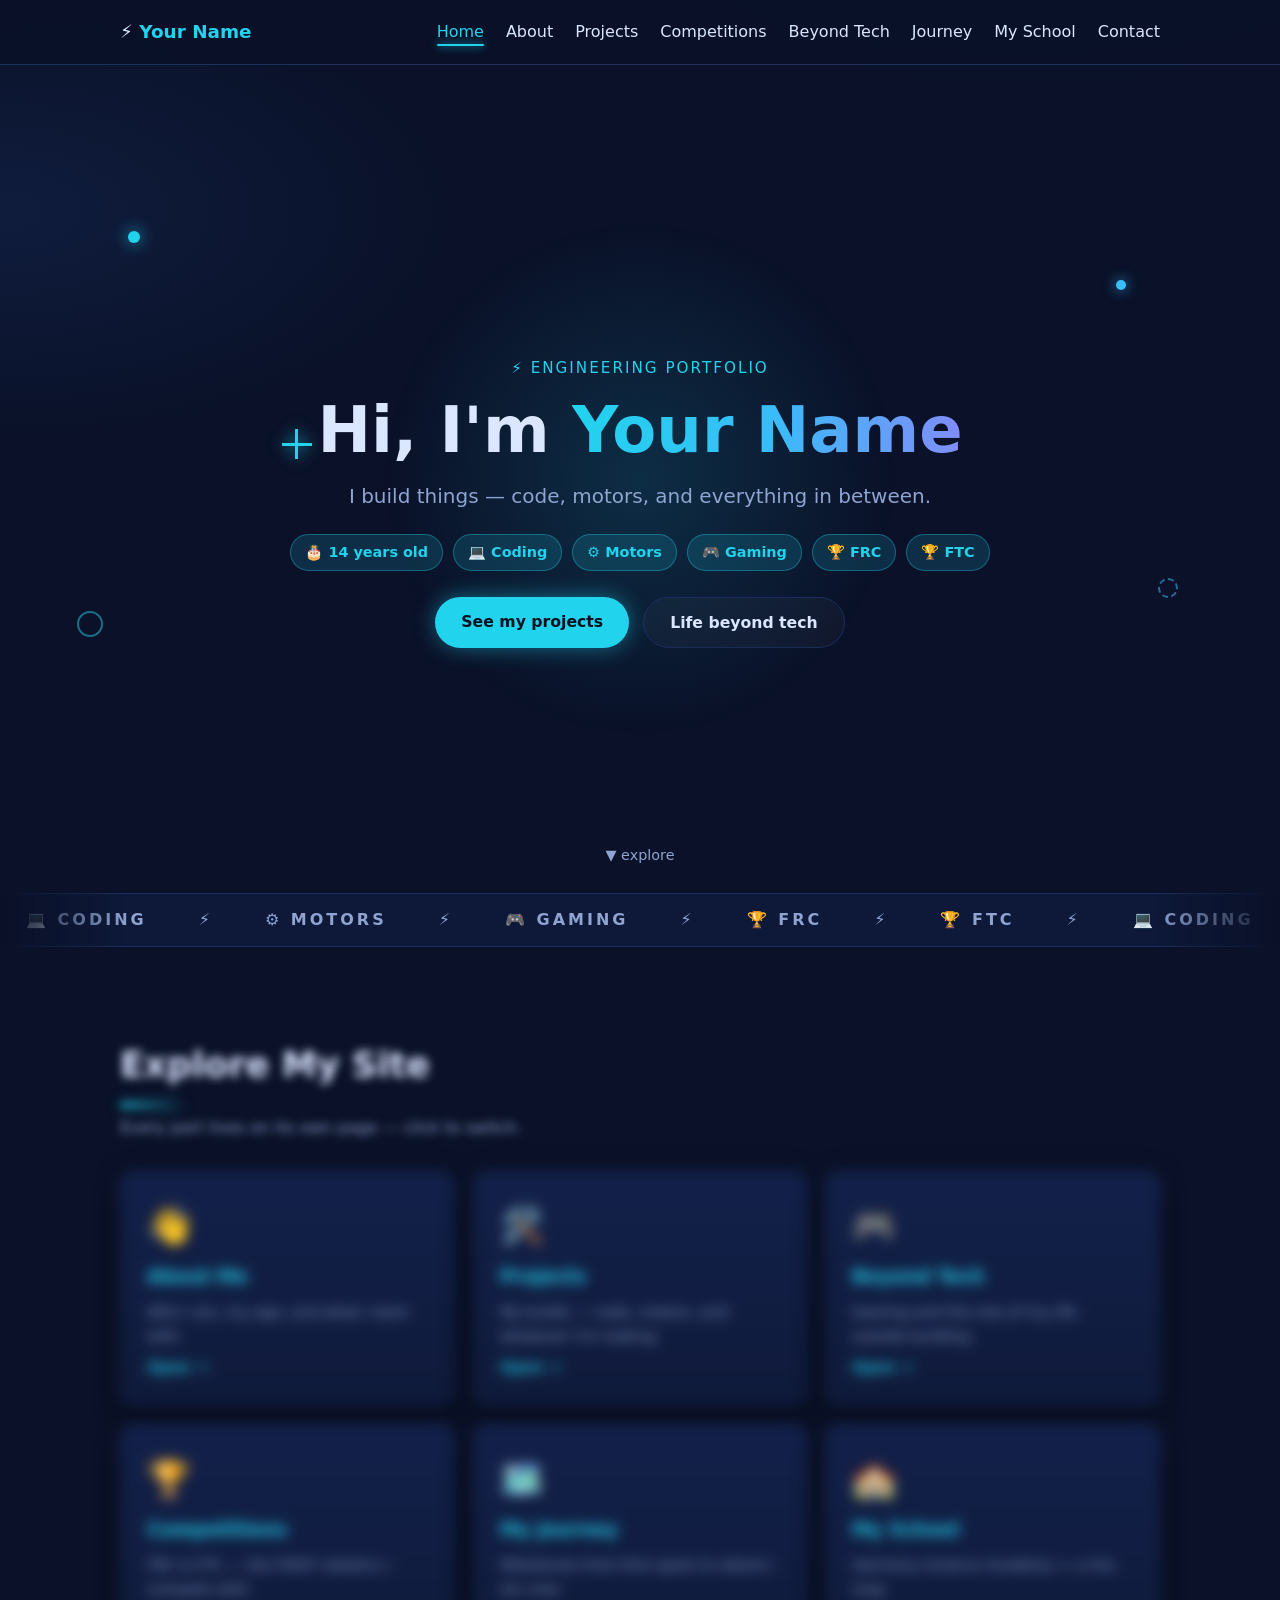
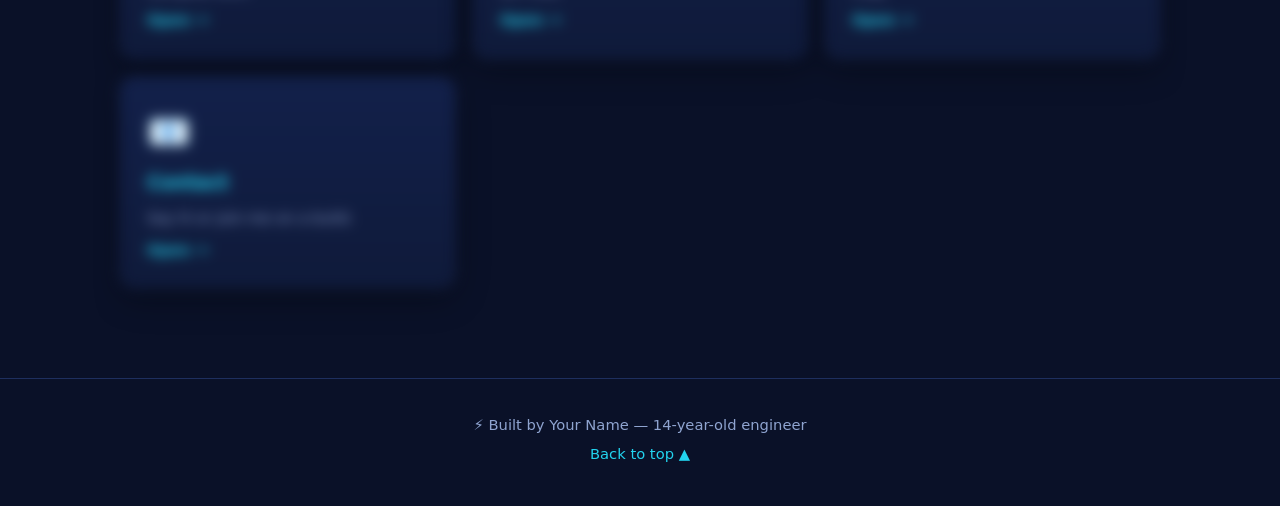
==== index.html @ 4a63edba "Add engineering portfolio: 8-page site ready for Render deploy Static multi-page portfolio (home, ab" ====
<!DOCTYPE html>
<html lang="en">
<head>
  <meta charset="UTF-8" />
  <meta name="viewport" content="width=device-width, initial-scale=1.0" />
  <meta name="theme-color" content="#0a1128" />
  <title>Your Name — Engineering Portfolio</title>
  <meta name="description" content="Portfolio of Your Name, 14-year-old builder into coding, motors, and gaming." />

  <!-- favicon -->
  <link rel="icon" href="data:image/svg+xml,<svg xmlns='http://www.w3.org/2000/svg' viewBox='0 0 100 100'><text y='.9em' font-size='90'>⚡</text></svg>" />

  <!-- speed up page switching -->
  <link rel="prefetch" href="about.html" />
  <link rel="prefetch" href="projects.html" />
  <link rel="prefetch" href="competitions.html" />
  <link rel="prefetch" href="beyond.html" />

  <link rel="stylesheet" href="css/style.css" />
  <!-- if JavaScript is off, just show everything -->
  <noscript><style>.reveal { opacity: 1 !important; transform: none !important; filter: none !important; }</style></noscript>
</head>
<body>

  <!-- scroll progress bar -->
  <div class="progress" id="progressBar" aria-hidden="true"></div>

  <!-- ==========================================================
       EDIT ME #1 — "Your Name" appears in 3 places on this page
       (below in the big title). Change it to your real name.
       ========================================================== -->
  <header class="nav" id="top">
    <nav class="nav-inner">
      <a href="index.html" class="logo">⚡ <span>Your Name</span></a>
      <button class="nav-toggle" id="navToggle" aria-label="Open menu">☰</button>
      <ul class="nav-links" id="navLinks">
        <li><a href="index.html" class="active">Home</a></li>
        <li><a href="about.html">About</a></li>
        <li><a href="projects.html">Projects</a></li>
        <li><a href="competitions.html">Competitions</a></li>
        <li><a href="beyond.html">Beyond Tech</a></li>
        <li><a href="journey.html">Journey</a></li>
        <li><a href="school.html">My School</a></li>
        <li><a href="contact.html">Contact</a></li>
      </ul>
    </nav>
  </header>

  <!-- HERO -->
  <section class="hero reveal">
    <div class="hero-glow-wrap" data-parallax="-0.18">
      <div class="hero-glow"></div>
    </div>

    <span class="shape shape-1"><span class="shape-inner"></span></span>
    <span class="shape shape-2"><span class="shape-inner"></span></span>
    <span class="shape shape-3"><span class="shape-inner"></span></span>
    <span class="shape shape-4"><span class="shape-inner"></span></span>
    <span class="shape shape-5"><span class="shape-inner"></span></span>

    <div class="hero-stack" data-parallax="0.07">
      <p class="hero-eyebrow">⚡ Engineering Portfolio</p>
      <!-- EDIT ME #2 — change the name below -->
      <h1>Hi, I'm <span class="accent">Your Name</span></h1>
      <p class="hero-sub">I build things — code, motors, and everything in between.</p>
      <div class="badge-row">
        <span class="badge">🎂 14 years old</span>
        <span class="badge">💻 Coding</span>
        <span class="badge">⚙️ Motors</span>
        <span class="badge">🎮 Gaming</span>
        <span class="badge">🏆 FRC</span>
        <span class="badge">🏆 FTC</span>
      </div>
      <div class="hero-buttons">
        <a class="btn btn-primary" href="projects.html">See my projects</a>
        <a class="btn btn-ghost" href="beyond.html">Life beyond tech</a>
      </div>
    </div>
    <a class="scroll-cue" href="#explore">▼ explore</a>
  </section>

  <!-- scrolling keyword strip -->
  <div class="marquee" aria-hidden="true">
    <div class="marquee-track">
      <div class="marquee-half">
        <span>💻 CODING</span><span>⚡</span><span>⚙️ MOTORS</span><span>⚡</span>
        <span>🎮 GAMING</span><span>⚡</span><span>🏆 FRC</span><span>⚡</span>
        <span>🏆 FTC</span><span>⚡</span>
      </div>
      <div class="marquee-half">
        <span>💻 CODING</span><span>⚡</span><span>⚙️ MOTORS</span><span>⚡</span>
        <span>🎮 GAMING</span><span>⚡</span><span>🏆 FRC</span><span>⚡</span>
        <span>🏆 FTC</span><span>⚡</span>
      </div>
    </div>
  </div>

  <!-- EXPLORE — pick a page (the site is multi-page, not one long scroll!) -->
  <section id="explore" class="section reveal">
    <h2 class="section-title">Explore My Site</h2>
    <p class="section-hint">Every part lives on its own page — click to switch.</p>
    <div class="explore-grid">
      <a class="explore-card reveal" href="about.html">
        <span class="explore-icon">👋</span>
        <h3>About Me</h3>
        <p>Who I am, my age, and what I work with.</p>
        <span class="explore-go">Open →</span>
      </a>
      <a class="explore-card reveal" href="projects.html">
        <span class="explore-icon">🛠️</span>
        <h3>Projects</h3>
        <p>My builds — code, motors, and whatever I'm making.</p>
        <span class="explore-go">Open →</span>
      </a>
      <a class="explore-card reveal" href="beyond.html">
        <span class="explore-icon">🎮</span>
        <h3>Beyond Tech</h3>
        <p>Gaming and the rest of my life outside building.</p>
        <span class="explore-go">Open →</span>
      </a>
      <a class="explore-card reveal" href="competitions.html">
        <span class="explore-icon">🏆</span>
        <h3>Competitions</h3>
        <p>FRC &amp; FTC — the FIRST robotics I compete with.</p>
        <span class="explore-go">Open →</span>
      </a>
      <a class="explore-card reveal" href="journey.html">
        <span class="explore-icon">🗺️</span>
        <h3>My Journey</h3>
        <p>Milestones from first spark to where I am now.</p>
        <span class="explore-go">Open →</span>
      </a>
      <a class="explore-card reveal" href="school.html">
        <span class="explore-icon">🏫</span>
        <h3>My School</h3>
        <p>Harmony Science Academy + a live map.</p>
        <span class="explore-go">Open →</span>
      </a>
      <a class="explore-card reveal" href="contact.html">
        <span class="explore-icon">📧</span>
        <h3>Contact</h3>
        <p>Say hi or join me on a build.</p>
        <span class="explore-go">Open →</span>
      </a>
    </div>
  </section>

  <footer class="footer">
    <p>⚡ Built by <span>Your Name</span> — 14-year-old engineer</p>
    <p><a href="#top">Back to top ▲</a></p>
  </footer>

  <!-- back to top floating button -->
  <a href="#top" class="to-top" id="toTop" aria-label="Back to top">▲</a>

  <script src="js/main.js"></script>
</body>
</html>
---- css/style.css ----
/* ==========================================================
   Engineering Portfolio — styles v2
   Dark blue theme with cyan glow + heavy animation.

   Quick edit guide:
   - "--bg"     : page background color
   - "--accent" : the cyan glow color
   - .project-cover: grey placeholder for project images
   ========================================================== */

:root {
  --bg: #0a1128;              /* deep dark blue */
  --bg-soft: #0f1a3a;         /* slightly lighter blue */
  --card: #12204a;
  --line: #1e2f5e;
  --text: #dbe6ff;
  --muted: #8fa4d0;
  --accent: #22d3ee;          /* cyan glow */
  --accent-soft: rgba(34, 211, 238, 0.15);
  --sky: #38bdf8;
  --placeholder: #9aa3b2;     /* grey used on project covers */
  --placeholder-bg: #2c3442;
  --radius: 14px;
  --shadow: 0 10px 30px rgba(0, 0, 0, 0.35);
  --ease: cubic-bezier(0.22, 1, 0.36, 1);
}

* { margin: 0; padding: 0; box-sizing: border-box; }

html { scroll-behavior: smooth; }

body {
  font-family: "Segoe UI", system-ui, -apple-system, Arial, sans-serif;
  -webkit-tap-highlight-color: transparent; /* no grey flash when tapping on phones */
  background:
    radial-gradient(1000px 500px at 80% -10%, rgba(34, 211, 238, 0.12), transparent 60%),
    radial-gradient(800px 400px at 0% 10%, rgba(59, 130, 246, 0.10), transparent 60%),
    var(--bg);
  color: var(--text);
  line-height: 1.6;
  overflow-x: hidden;
}

a { color: var(--accent); text-decoration: none; }
a:hover { text-decoration: underline; }

/* soft fade-out when switching pages (see main.js) */
body { transition: opacity 0.25s ease; }
body.page-exit { opacity: 0; }

/* ---------- Scroll progress bar ---------- */
.progress {
  position: fixed;
  top: 0; left: 0;
  height: 3px;
  width: 0%;
  background: linear-gradient(90deg, var(--accent), var(--sky));
  box-shadow: 0 0 12px rgba(34, 211, 238, 0.8);
  z-index: 60;
}

/* ---------- Nav ---------- */
.nav {
  position: sticky;
  top: 0;
  z-index: 50;
  background: rgba(10, 17, 40, 0.85);
  backdrop-filter: blur(10px);
  border-bottom: 1px solid var(--line);
  transition: box-shadow 0.3s;
}
.nav.scrolled { box-shadow: 0 4px 20px rgba(0, 0, 0, 0.45); }

.nav-inner {
  max-width: 1080px;
  margin: 0 auto;
  padding: 0 20px;
  height: 64px;
  display: flex;
  align-items: center;
  justify-content: space-between;
}

.logo { font-weight: 700; font-size: 1.15rem; color: var(--text); }
.logo span { color: var(--accent); }

.nav-links { display: flex; gap: 22px; list-style: none; }

.nav-links a {
  color: var(--text);
  font-weight: 500;
  position: relative;
}
.nav-links a::after {
  content: "";
  position: absolute;
  left: 0; bottom: -5px;
  width: 0;
  height: 2px;
  border-radius: 2px;
  background: var(--accent);
  box-shadow: 0 0 8px var(--accent);
  transition: width 0.3s var(--ease);
}
.nav-links a:hover::after,
.nav-links a.active::after { width: 100%; }
.nav-links a:hover, .nav-links a.active { color: var(--accent); }

.nav-toggle {
  display: none;
  background: none;
  border: none;
  color: var(--text);
  font-size: 1.5rem;
  width: 44px;   /* big enough to tap easily */
  height: 44px;
  align-items: center;
  justify-content: center;
  border-radius: 10px;
  cursor: pointer;
}

/* ---------- Hero ---------- */
.hero {
  position: relative;
  min-height: 92vh;
  display: flex;
  flex-direction: column;
  align-items: center;
  justify-content: center;
  text-align: center;
  padding: 100px 20px 60px;
  overflow: hidden;
}

.hero > * { position: relative; z-index: 1; }

.hero-glow-wrap { position: absolute; inset: 0; z-index: 0; pointer-events: none; }

.hero-glow {
  position: absolute;
  top: 50%; left: 50%;
  width: 560px; height: 560px;
  margin: -280px 0 0 -280px;
  border-radius: 50%;
  background: radial-gradient(circle, var(--accent-soft), transparent 65%);
  animation: pulse 5s ease-in-out infinite;
}

@keyframes pulse {
  0%, 100% { opacity: 0.55; transform: scale(1); }
  50%      { opacity: 1;    transform: scale(1.12); }
}

/* -- floating background shapes (wrapper = parallax, inner = float) -- */
.shape { position: absolute; z-index: 0; pointer-events: none; }
.shape-inner { display: block; width: 100%; height: 100%; animation: floaty 6s ease-in-out infinite; }

.shape-1 { width: 12px; height: 12px; top: 20%; left: 10%; }
.shape-1 .shape-inner { border-radius: 50%; background: var(--accent); box-shadow: 0 0 16px rgba(34, 211, 238, 0.9); }

.shape-2 { width: 26px; height: 26px; top: 66%; left: 6%; }
.shape-2 .shape-inner { border-radius: 50%; border: 2px solid rgba(34, 211, 238, 0.5); animation-delay: 0.5s; animation-duration: 7s; }

.shape-3 { width: 10px; height: 10px; top: 26%; right: 12%; }
.shape-3 .shape-inner { border-radius: 50%; background: var(--sky); box-shadow: 0 0 14px rgba(56, 189, 248, 0.9); animation-delay: 1s; animation-duration: 5.5s; }

.shape-4 { width: 20px; height: 20px; top: 62%; right: 8%; }
.shape-4 .shape-inner { border-radius: 50%; border: 2px dashed rgba(56, 189, 248, 0.55); animation-delay: 0.3s; animation-duration: 6.5s; }

.shape-5 { width: 30px; height: 30px; top: 44%; left: 22%; }
.shape-5 .shape-inner {
  background:
    linear-gradient(var(--accent), var(--accent)) center / 100% 3px no-repeat,
    linear-gradient(var(--accent), var(--accent)) center / 3px 100% no-repeat;
  filter: drop-shadow(0 0 8px rgba(34, 211, 238, 0.8));
  animation-delay: 0.7s;
  animation-duration: 8s;
}

@keyframes floaty {
  0%, 100% { transform: translateY(-9px); }
  50%      { transform: translateY(11px); }
}

.hero-eyebrow {
  font-size: 0.95rem;
  letter-spacing: 2px;
  text-transform: uppercase;
  color: var(--accent);
  margin-bottom: 14px;
}

.hero h1 {
  font-size: clamp(2.2rem, 6vw, 4rem);
  line-height: 1.15;
  margin-bottom: 12px;
}

.accent {
  background: linear-gradient(90deg, var(--accent), var(--sky), #818cf8);
  -webkit-background-clip: text;
  background-clip: text;
  color: transparent;
  animation: hueglow 4s ease-in-out infinite;
}
@keyframes hueglow {
  0%, 100% { filter: drop-shadow(0 0 10px rgba(34, 211, 238, 0.35)); }
  50%      { filter: drop-shadow(0 0 26px rgba(34, 211, 238, 0.75)); }
}

.hero-sub { color: var(--muted); font-size: clamp(1rem, 2.4vw, 1.25rem); }

.badge-row { display: flex; flex-wrap: wrap; gap: 10px; justify-content: center; margin: 22px 0 26px; }

.badge {
  background: var(--accent-soft);
  color: var(--accent);
  border: 1px solid rgba(34, 211, 238, 0.35);
  border-radius: 999px;
  padding: 6px 14px;
  font-size: 0.9rem;
  font-weight: 600;
  transition: transform 0.2s var(--ease), box-shadow 0.25s;
}
.badge:hover {
  transform: translateY(-4px) scale(1.07);
  box-shadow: 0 0 18px rgba(34, 211, 238, 0.4);
}

.hero-buttons { display: flex; gap: 14px; flex-wrap: wrap; justify-content: center; }

.btn {
  padding: 12px 26px;
  border-radius: 999px;
  font-weight: 700;
  font-size: 0.98rem;
  transition: transform 0.2s var(--ease), box-shadow 0.25s;
}
.btn:hover { transform: translateY(-3px) scale(1.03); text-decoration: none; }

.btn-primary {
  position: relative;
  overflow: hidden;
  background: var(--accent);
  color: #04121f;
  box-shadow: 0 0 22px rgba(34, 211, 238, 0.45);
}
.btn-primary:hover { box-shadow: 0 0 40px rgba(34, 211, 238, 0.85); }
/* light sweep that crosses the button */
.btn-primary::after {
  content: "";
  position: absolute;
  top: 0; left: -150%;
  width: 55%;
  height: 100%;
  background: linear-gradient(105deg, transparent, rgba(255, 255, 255, 0.6), transparent);
  transform: skewX(-20deg);
  animation: shine 3.4s ease-in-out infinite;
}
@keyframes shine {
  0%        { left: -150%; }
  55%, 100% { left: 160%; }
}

.btn-ghost { border: 1px solid var(--line); color: var(--text); background: rgba(255, 255, 255, 0.03); }
.btn-ghost:hover { border-color: var(--accent); color: var(--accent); }

.scroll-cue {
  position: absolute;
  bottom: 26px;
  color: var(--muted);
  font-size: 0.9rem;
  animation: bob 1.8s ease-in-out infinite;
  z-index: 1;
}
@keyframes bob { 0%, 100% { transform: translateY(0); } 50% { transform: translateY(9px); } }

/* ---------- Marquee strip ---------- */
.marquee {
  overflow: hidden;
  border-top: 1px solid var(--line);
  border-bottom: 1px solid var(--line);
  background: rgba(18, 32, 74, 0.5);
  padding: 13px 0;
  position: relative;
  -webkit-mask-image: linear-gradient(90deg, transparent, #000 10%, #000 90%, transparent);
  mask-image: linear-gradient(90deg, transparent, #000 10%, #000 90%, transparent);
}
.marquee-track {
  display: flex;
  width: max-content;
  animation: marquee 24s linear infinite;
}
.marquee-half { display: flex; }
.marquee span {
  padding: 0 26px;
  font-weight: 800;
  letter-spacing: 3px;
  color: var(--muted);
  white-space: nowrap;
}
@keyframes marquee { to { transform: translateX(-50%); } }
.marquee:hover .marquee-track { animation-play-state: paused; }

/* ==========================================================
   SCROLL REVEAL SYSTEM (reusable — runs every time you scroll)
   - scrolling DOWN: things slide UP into view from below
   - scrolling UP:   things slide DOWN into view from above
   ========================================================== */
.reveal {
  opacity: 0;
  will-change: transform, opacity, filter;
  transition:
    opacity 0.9s var(--ease),
    transform 0.9s var(--ease),
    filter 0.9s var(--ease);
}

/* hidden positions (blur + tilt for extra movement) */
.reveal.hidden-down { transform: translateY(64px) rotate(1.2deg) scale(0.985); }
.reveal.hidden-up   { transform: translateY(-64px) rotate(-1.2deg) scale(0.985); }
.reveal:not(.visible) { opacity: 0; filter: blur(5px); }

/* shown state — small extra settle */
.reveal.visible {
  opacity: 1;
  transform: translateY(0) rotate(0deg) scale(1);
  filter: blur(0);
}

/* staggering: children of grids come in one after another */
.reveal.visible { transition-delay: var(--d, 0s); }
.reveal:not(.visible) { transition-delay: 0s; }

.grid-3 > .reveal:nth-child(2) { --d: 0.12s; }
.grid-3 > .reveal:nth-child(3) { --d: 0.24s; }
.tl-item:nth-child(2) { --d: 0.12s; }
.tl-item:nth-child(3) { --d: 0.24s; }
.tl-item:nth-child(4) { --d: 0.36s; }

/* ---------- Sections & cards ---------- */
.section {
  max-width: 1080px;
  margin: 0 auto;
  padding: 90px 20px;
  /* performance: skip rendering sections that are far off-screen */
  content-visibility: auto;
  contain-intrinsic-size: auto 500px;
}

.section-title {
  font-size: clamp(1.6rem, 4vw, 2.2rem);
  margin-bottom: 8px;
  position: relative;
}
.section-title::after {
  content: "";
  display: block;
  width: 60px;
  height: 4px;
  margin-top: 10px;
  border-radius: 2px;
  background: linear-gradient(90deg, var(--accent), transparent);
  box-shadow: 0 0 12px rgba(34, 211, 238, 0.6);
}

.section-hint { color: var(--muted); margin-bottom: 30px; }

.sub-title { margin: 42px 0 18px; font-size: 1.3rem; color: var(--accent); }

.grid-3 {
  display: grid;
  grid-template-columns: repeat(auto-fit, minmax(260px, 1fr));
  gap: 22px;
}

.card {
  background: linear-gradient(180deg, var(--card), var(--bg-soft));
  border: 1px solid var(--line);
  border-radius: var(--radius);
  padding: 26px;
  box-shadow: var(--shadow);
}
.card:hover {
  transform: translateY(-6px);
  border-color: rgba(34, 211, 238, 0.55);
  box-shadow: 0 0 0 1px rgba(34, 211, 238, 0.2), 0 16px 44px rgba(0, 0, 0, 0.5), 0 0 30px rgba(34, 211, 238, 0.12);
  transition: transform 0.25s var(--ease), border-color 0.25s, box-shadow 0.3s;
}

.skill-card { text-align: center; }
.skill-icon { font-size: 2.4rem; margin-bottom: 10px; display: inline-block; }
.skill-card h3 { margin-bottom: 8px; }
.skill-card p { color: var(--muted); font-size: 0.95rem; }

.about-card { max-width: 720px; margin: 0 auto; }
.about-card p { margin-bottom: 10px; }
.about-card strong { color: var(--accent); }

/* ---------- Project cards (grey placeholder covers) ---------- */
.project-card { padding: 0 0 22px; overflow: hidden; display: flex; flex-direction: column; }
.project-card h4 { padding: 16px 22px 0; }
.project-desc { padding: 4px 22px 0; color: var(--muted); font-size: 0.92rem; }

/* Grey cover that sits where your project image will go.
   When you add a real image, replace the emoji inside the div
   with an <img> tag and change background below to a photo. */
.project-cover {
  height: 150px;
  display: flex;
  align-items: center;
  justify-content: center;
  font-size: 3rem;
  color: var(--placeholder);
  background:
    repeating-linear-gradient(45deg, var(--placeholder-bg) 0 14px, #333c4c 14px 28px);
  border-bottom: 1px solid var(--line);
  position: relative;
}
/* light glare that follows the mouse across the cover */
.project-cover::before {
  content: "";
  position: absolute;
  inset: 0;
  background: radial-gradient(
    circle at var(--gx, 50%) var(--gy, 50%),
    rgba(34, 211, 238, 0.28),
    transparent 55%
  );
  opacity: 0;
  transition: opacity 0.3s;
  z-index: 1;
  pointer-events: none;
}
.project-cover:hover::before { opacity: 1; }

.project-cover::after {
  content: "COMING SOON";
  position: absolute;
  bottom: 8px;
  left: 0; right: 0;
  text-align: center;
  font-size: 0.7rem;
  letter-spacing: 3px;
  color: var(--placeholder);
  opacity: 0.8;
}

/* the emoji on the cover bobs up and down */
.cover-emoji { display: inline-block; animation: cover-bob 3s ease-in-out infinite; }
/* the emoji rattles when you hover the cover */
.project-cover:hover .cover-emoji { animation: cover-shake 0.45s ease; }
@keyframes cover-shake {
  0%, 100% { transform: translateY(-5px) rotate(0deg); }
  25%      { transform: translateY(-12px) rotate(-9deg); }
  75%      { transform: translateY(8px) rotate(9deg); }
}
.project-card:nth-child(2) .cover-emoji { animation-delay: 0.4s; }
.project-card:nth-child(3) .cover-emoji { animation-delay: 0.8s; }
@keyframes cover-bob {
  0%, 100% { transform: translateY(-5px); }
  50%      { transform: translateY(7px); }
}

/* ---------- 3D tilt (mouse) ---------- */
.tilt {
  transform: perspective(800px) rotateX(var(--rx, 0deg)) rotateY(var(--ry, 0deg));
  transition: transform 0.15s ease-out;
  transform-style: preserve-3d;
}

/* ---------- Timeline (journey) ---------- */
.timeline { position: relative; max-width: 680px; margin: 0 auto; padding-left: 34px; }
.timeline::before {
  content: "";
  position: absolute;
  left: 10px; top: 6px; bottom: 6px;
  width: 3px;
  border-radius: 2px;
  background: linear-gradient(180deg, var(--accent), transparent);
}
.tl-item { position: relative; margin-bottom: 26px; }
.tl-dot {
  position: absolute;
  left: -30px; top: 22px;
  width: 14px; height: 14px;
  border-radius: 50%;
  background: var(--accent);
  box-shadow: 0 0 12px var(--accent);
}
/* radar ping around each dot */
.tl-dot::after {
  content: "";
  position: absolute;
  inset: -7px;
  border-radius: 50%;
  border: 2px solid var(--accent);
  animation: ping 2.2s ease-out infinite;
}
@keyframes ping {
  0%        { transform: scale(0.5); opacity: 0.95; }
  80%, 100% { transform: scale(1.9); opacity: 0; }
}
.tl-card h4 { margin-bottom: 6px; }
.tl-card p { color: var(--muted); font-size: 0.95rem; }

/* ---------- Contact & footer ---------- */
.contact-card { max-width: 720px; margin: 0 auto; text-align: center; }
.contact-card p { margin-bottom: 8px; }

.footer {
  border-top: 1px solid var(--line);
  padding: 34px 20px;
  text-align: center;
  color: var(--muted);
  font-size: 0.92rem;
}
.footer p { margin-bottom: 6px; }

.to-top {
  position: fixed;
  right: 22px; bottom: 22px;
  width: 46px; height: 46px;
  border-radius: 50%;
  background: var(--accent);
  color: #04121f;
  font-weight: 700;
  display: flex;
  align-items: center;
  justify-content: center;
  opacity: 0;
  pointer-events: none;
  transform: translateY(12px);
  transition: opacity 0.3s, transform 0.3s;
  z-index: 55;
}
.to-top.show {
  opacity: 1;
  pointer-events: auto;
  transform: translateY(0);
  animation: toppulse 2s ease-in-out infinite;
}
@keyframes toppulse {
  0%, 100% { box-shadow: 0 0 14px rgba(34, 211, 238, 0.5); }
  50%      { box-shadow: 0 0 32px rgba(34, 211, 238, 0.95); }
}
.to-top:hover { text-decoration: none; }

/* ---------- Map (school page) ---------- */
.map-wrap {
  position: relative;
  border-radius: var(--radius);
  overflow: hidden;
  border: 1px solid var(--line);
  box-shadow: var(--shadow);
  height: 460px;
  background: var(--bg-soft);
}

.map-frame {
  position: absolute;
  inset: 0;
  width: 100%;
  height: 100%;
  border: 0;
}

.map-placeholder {
  position: absolute;
  inset: 0;
  display: flex;
  align-items: center;
  justify-content: center;
  font-size: 1.1rem;
  z-index: 2;
  transition: opacity 0.4s;
}
.map-placeholder.hidden { opacity: 0; pointer-events: none; }

.map-loading { color: var(--muted); }

/* ---------- Competitions page ---------- */
.grid-2 {
  display: grid;
  grid-template-columns: repeat(auto-fit, minmax(300px, 1fr));
  gap: 22px;
}

.cmp-card { position: relative; padding-top: 34px; }
.cmp-card h3 { margin-bottom: 12px; }

.cmp-tag {
  position: absolute;
  top: 16px; right: 16px;
  font-size: 0.72rem;
  font-weight: 700;
  letter-spacing: 1px;
  text-transform: uppercase;
  color: var(--accent);
  background: var(--accent-soft);
  border: 1px solid rgba(34, 211, 238, 0.35);
  border-radius: 999px;
  padding: 4px 12px;
}

.cmp-list { list-style: none; }
.cmp-list li {
  padding: 8px 0;
  border-bottom: 1px dashed var(--line);
  color: var(--muted);
  font-size: 0.95rem;
}
.cmp-list li:last-child { border-bottom: none; }
.cmp-list strong { color: var(--text); }

/* ---------- Sub-page hero (About, Projects, etc.) ---------- */
.hero.page-hero {
  min-height: 48vh;
  padding: 96px 20px 54px;
}
.hero.page-hero .hero-sub { max-width: 620px; margin: 0 auto; }
.hero.page-hero .badge-row { margin-bottom: 0; }

/* ---------- Explore grid (home page page-switcher) ---------- */
.explore-grid {
  display: grid;
  grid-template-columns: repeat(auto-fit, minmax(250px, 1fr));
  gap: 18px;
}

.explore-card {
  display: flex;
  flex-direction: column;
  gap: 8px;
  padding: 26px;
  border-radius: var(--radius);
  border: 1px solid var(--line);
  background: linear-gradient(180deg, var(--card), var(--bg-soft));
  box-shadow: var(--shadow);
  color: var(--text);
  position: relative;
  overflow: hidden;
  transition: transform 0.25s var(--ease), border-color 0.25s, box-shadow 0.3s;
}
.explore-card::after {
  content: "";
  position: absolute;
  top: 0; left: 0; right: 0;
  height: 3px;
  background: linear-gradient(90deg, var(--accent), var(--sky));
  opacity: 0;
  transition: opacity 0.3s;
}
.explore-card:hover {
  transform: translateY(-7px);
  text-decoration: none;
  border-color: rgba(34, 211, 238, 0.55);
  box-shadow: 0 0 0 1px rgba(34, 211, 238, 0.2), 0 18px 44px rgba(0, 0, 0, 0.5), 0 0 30px rgba(34, 211, 238, 0.12);
}
.explore-card:hover::after { opacity: 1; }
.explore-card h3 { color: var(--accent); }
.explore-card p { color: var(--muted); font-size: 0.92rem; flex: 1; }
.explore-icon { font-size: 2.2rem; }
.explore-go { color: var(--accent); font-weight: 700; font-size: 0.92rem; }

/* ---------- Responsive: tablets + phones get the hamburger menu ---------- */
@media (max-width: 960px) {
  .nav-toggle { display: flex; }
  .nav-links {
    display: none;
    position: absolute;
    top: 64px; left: 0; right: 0;
    flex-direction: column;
    gap: 0;
    max-height: calc(100vh - 64px);
    overflow-y: auto;
    background: rgba(10, 17, 40, 0.97);
    border-bottom: 1px solid var(--line);
    padding: 10px 0;
  }
  .nav-links.open { display: flex; }
  .nav-links a { display: block; padding: 14px 20px; }
  .map-wrap { height: 340px; }
  .shape-4, .shape-5 { display: none; }
}

/* ---------- Touch devices: don't leave hover effects stuck on taps ---------- */
@media (hover: none) {
  .card:hover,
  .explore-card:hover {
    transform: none;
    box-shadow: var(--shadow);
  }
  .card:hover { border-color: var(--line); }
  .badge:hover, .btn:hover { transform: none; }
  .btn-ghost:hover { border-color: var(--line); color: var(--text); }
  .btn-primary:hover { box-shadow: 0 0 22px rgba(34, 211, 238, 0.45); }
  .project-cover::before,
  .explore-card::after,
  .nav-links a::after { display: none; }
}

/* ---------- Respect people who prefer less motion ---------- */
@media (prefers-reduced-motion: reduce) {
  html { scroll-behavior: auto; }
  .reveal { opacity: 1 !important; transform: none !important; filter: none !important; }
  .shape, .hero-glow, .scroll-cue, .cover-emoji { display: none !important; }
  .marquee-track, .tl-dot::after, .btn-primary::after, .to-top.show, .accent { animation: none !important; }
}
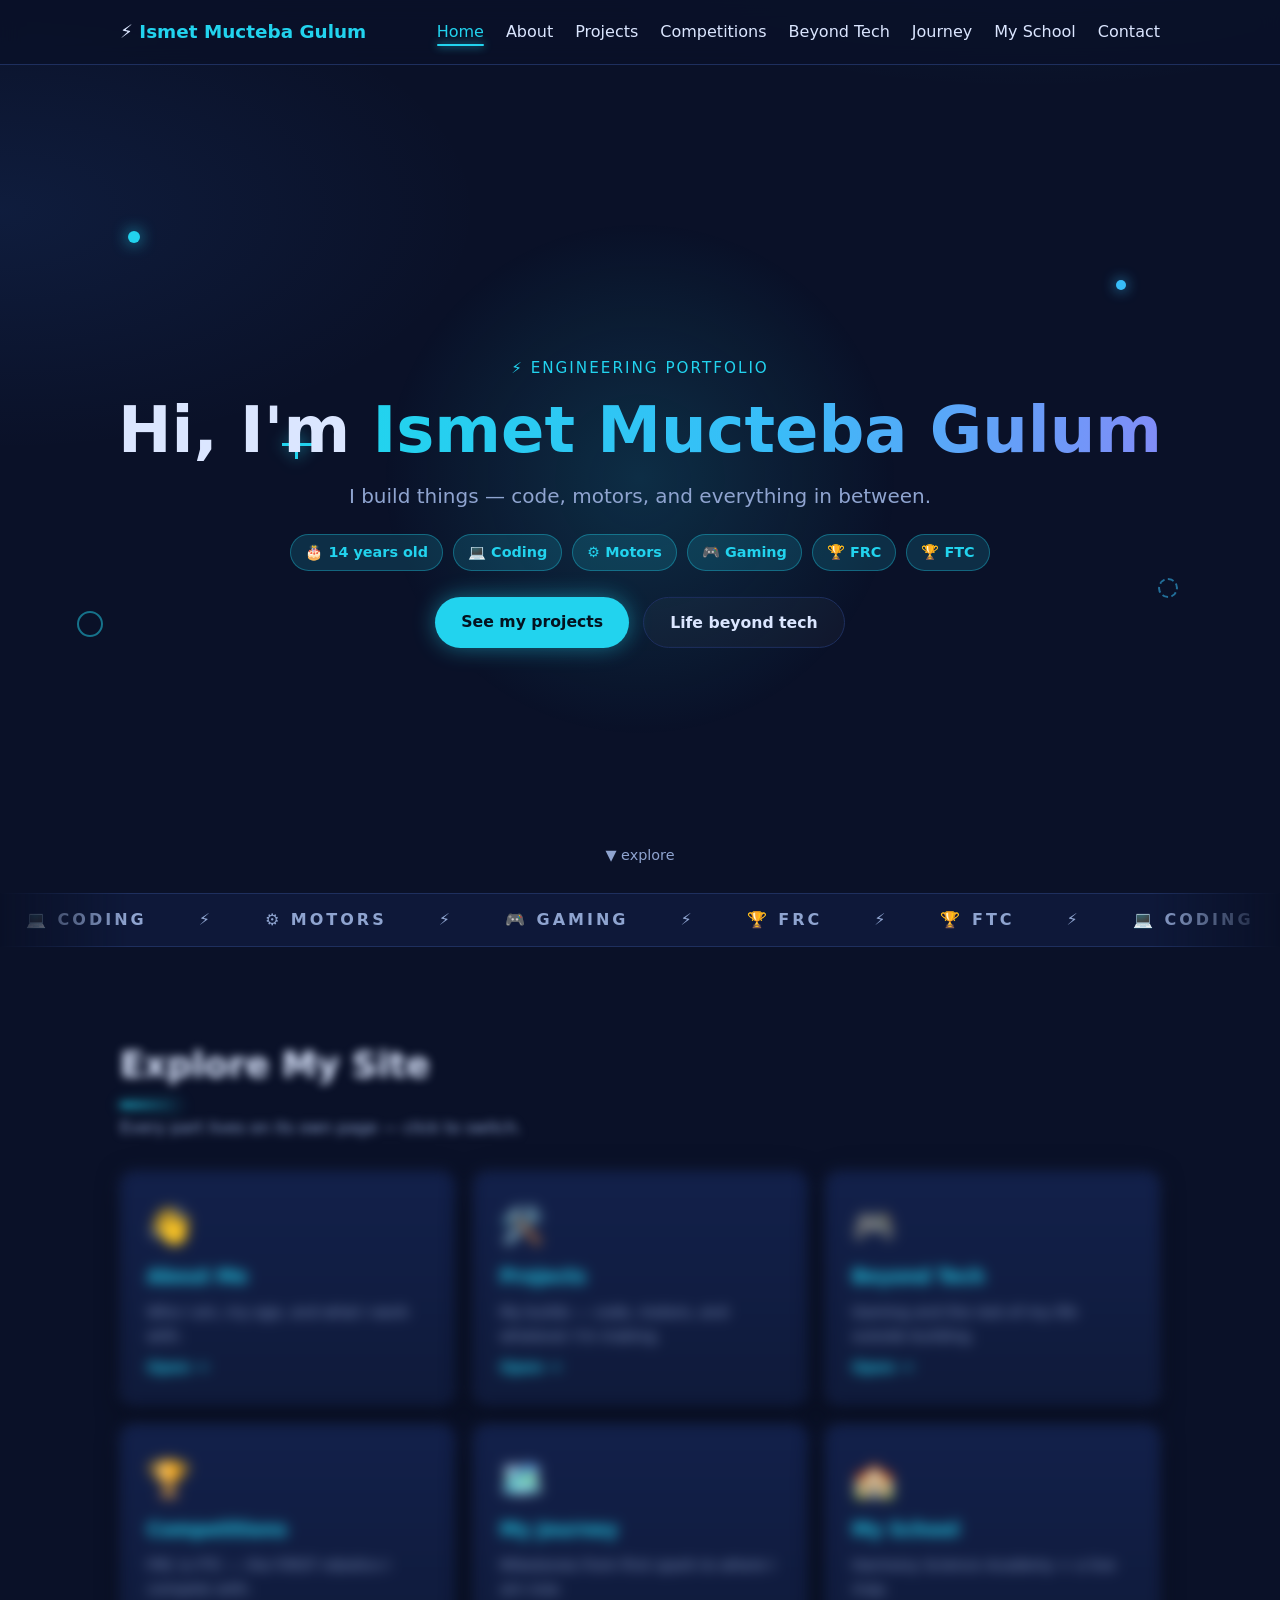
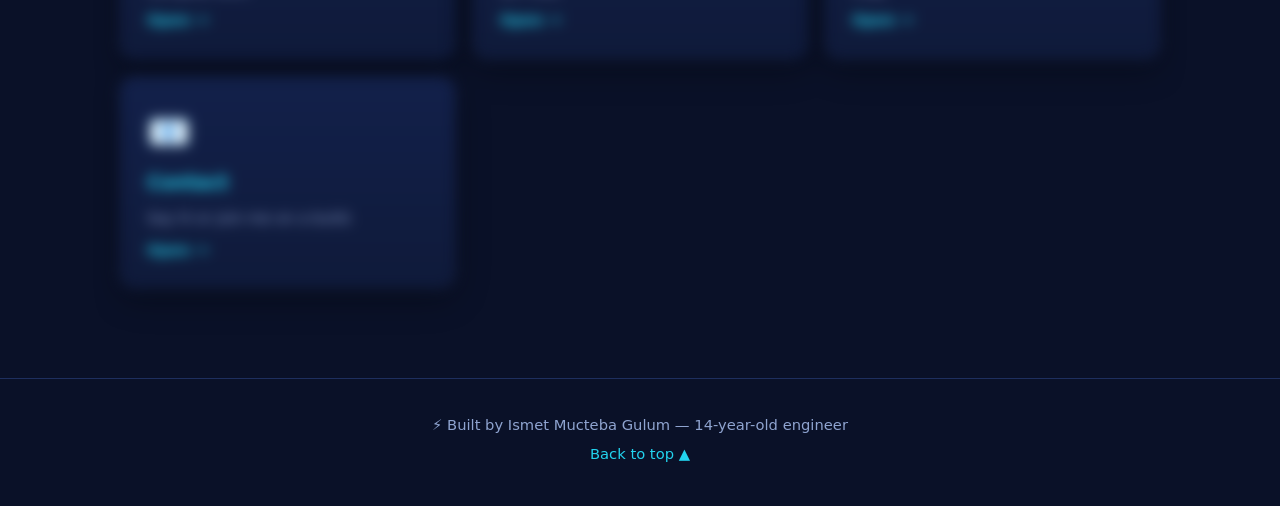
==== commit 38ba51bd: "Use real name and email across all pages Replace the "Your Name" placeholder with Ismet Mucteba Gulu" ====
--- a/index.html
+++ b/index.html
@@ -4,8 +4,8 @@
   <meta charset="UTF-8" />
   <meta name="viewport" content="width=device-width, initial-scale=1.0" />
   <meta name="theme-color" content="#0a1128" />
-  <title>Your Name — Engineering Portfolio</title>
-  <meta name="description" content="Portfolio of Your Name, 14-year-old builder into coding, motors, and gaming." />
+  <title>Ismet Mucteba Gulum — Engineering Portfolio</title>
+  <meta name="description" content="Portfolio of Ismet Mucteba Gulum, 14-year-old builder into coding, motors, and gaming." />
 
   <!-- favicon -->
   <link rel="icon" href="data:image/svg+xml,<svg xmlns='http://www.w3.org/2000/svg' viewBox='0 0 100 100'><text y='.9em' font-size='90'>⚡</text></svg>" />
@@ -26,12 +26,12 @@
   <div class="progress" id="progressBar" aria-hidden="true"></div>
 
   <!-- ==========================================================
-       EDIT ME #1 — "Your Name" appears in 3 places on this page
-       (below in the big title). Change it to your real name.
+       EDIT ME #1 — your real name "Ismet Mucteba Gulum" is set here
+       (logo, title, hero, footer). Edit this file to change it.
        ========================================================== -->
   <header class="nav" id="top">
     <nav class="nav-inner">
-      <a href="index.html" class="logo">⚡ <span>Your Name</span></a>
+      <a href="index.html" class="logo">⚡ <span>Ismet Mucteba Gulum</span></a>
       <button class="nav-toggle" id="navToggle" aria-label="Open menu">☰</button>
       <ul class="nav-links" id="navLinks">
         <li><a href="index.html" class="active">Home</a></li>
@@ -61,7 +61,7 @@
     <div class="hero-stack" data-parallax="0.07">
       <p class="hero-eyebrow">⚡ Engineering Portfolio</p>
       <!-- EDIT ME #2 — change the name below -->
-      <h1>Hi, I'm <span class="accent">Your Name</span></h1>
+      <h1>Hi, I'm <span class="accent">Ismet Mucteba Gulum</span></h1>
       <p class="hero-sub">I build things — code, motors, and everything in between.</p>
       <div class="badge-row">
         <span class="badge">🎂 14 years old</span>
@@ -146,7 +146,7 @@
   </section>
 
   <footer class="footer">
-    <p>⚡ Built by <span>Your Name</span> — 14-year-old engineer</p>
+    <p>⚡ Built by <span>Ismet Mucteba Gulum</span> — 14-year-old engineer</p>
     <p><a href="#top">Back to top ▲</a></p>
   </footer>
 
